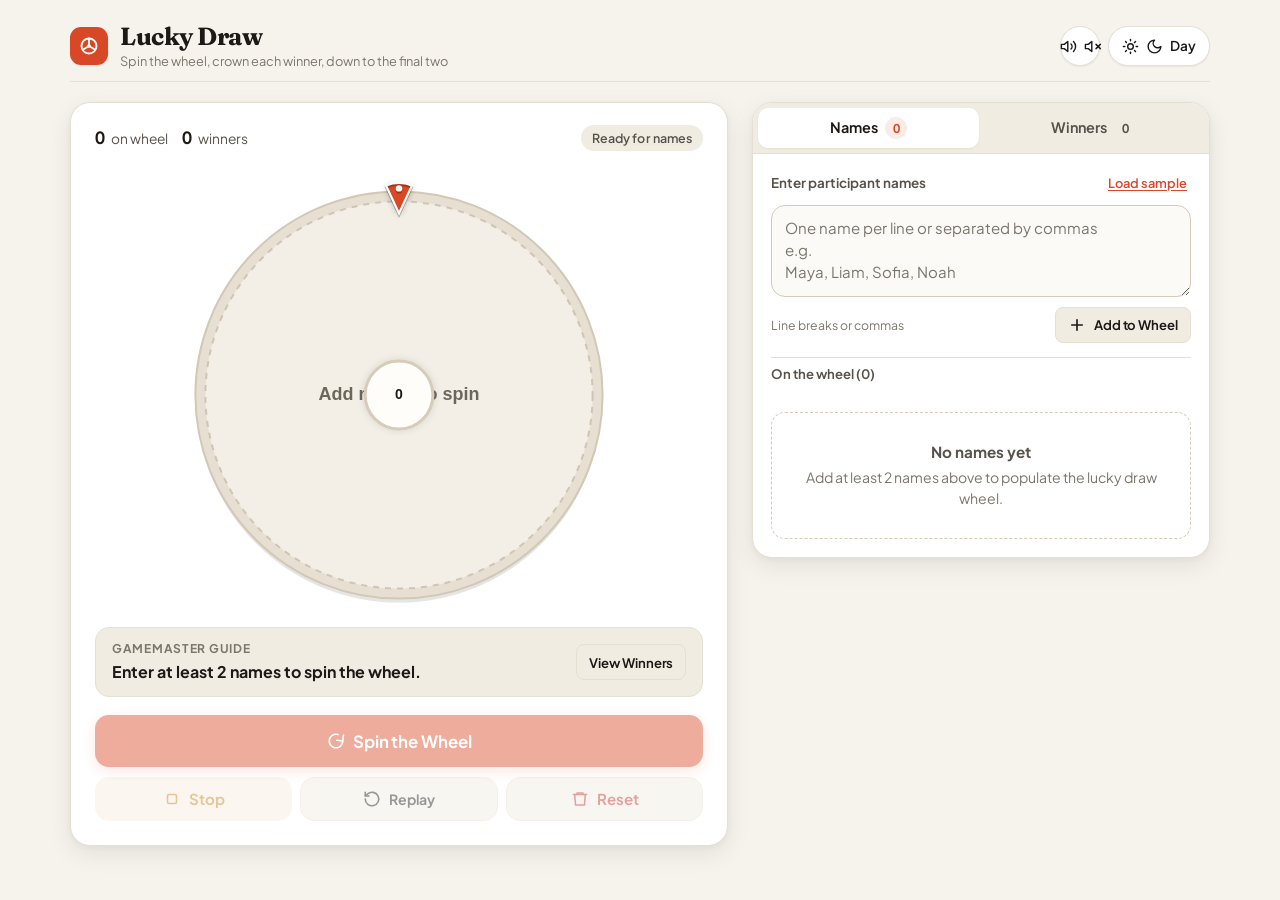
==== index.html @ 5a52341c "Add Lucky Draw spinning wheel game" ====
<!DOCTYPE html>
<html lang="en" data-theme="day">
<head>
  <meta charset="UTF-8" />
  <meta name="viewport" content="width=device-width, initial-scale=1.0, viewport-fit=cover" />
  <title>Lucky Draw — Interactive Spin Wheel</title>
  <meta name="description" content="A responsive Lucky Draw spinning wheel game for laptop and smartphone. Enter participant names, spin to pick and remove winners, and switch between Day and Night modes." />
  <link rel="preconnect" href="https://fonts.googleapis.com" />
  <link rel="preconnect" href="https://fonts.gstatic.com" crossorigin />
  <link href="https://fonts.googleapis.com/css2?family=Fraunces:opsz,wght@9..144,600;9..144,700&family=Plus+Jakarta+Sans:wght@400;500;600;700&display=swap" rel="stylesheet" />
  <link rel="stylesheet" href="styles.css" />
</head>
<body>
  <canvas id="confettiCanvas" aria-hidden="true"></canvas>

  <div class="app-shell">
    <header class="top-bar">
      <div class="brand">
        <div class="brand-mark" aria-hidden="true">
          <svg width="20" height="20" viewBox="0 0 24 24" fill="none" stroke="currentColor" stroke-width="2.2" stroke-linecap="round" stroke-linejoin="round">
            <circle cx="12" cy="12" r="9"></circle>
            <path d="M12 3v9l6.5 3.8"></path>
            <path d="M12 12L5.5 15.8"></path>
            <circle cx="12" cy="12" r="2.2" fill="currentColor" stroke="none"></circle>
          </svg>
        </div>
        <div class="brand-text">
          <h1 class="brand-title">Lucky Draw</h1>
          <p class="brand-subtitle">Spin the wheel, crown each winner, down to the final two</p>
        </div>
      </div>

      <div class="header-actions">
        <button id="soundToggleBtn" type="button" class="icon-toggle icon-toggle--square" aria-label="Toggle sound effects" aria-pressed="true" title="Sound effects on">
          <svg id="soundOnIcon" viewBox="0 0 24 24" fill="none" stroke="currentColor" stroke-width="2" stroke-linecap="round" stroke-linejoin="round" aria-hidden="true">
            <polygon points="11 5 6 9 2 9 2 15 6 15 11 19 11 5"></polygon>
            <path d="M15.54 8.46a5 5 0 0 1 0 7.07"></path>
            <path d="M19.07 4.93a10 10 0 0 1 0 14.14"></path>
          </svg>
          <svg id="soundOffIcon" viewBox="0 0 24 24" fill="none" stroke="currentColor" stroke-width="2" stroke-linecap="round" stroke-linejoin="round" aria-hidden="true" hidden>
            <polygon points="11 5 6 9 2 9 2 15 6 15 11 19 11 5"></polygon>
            <line x1="23" y1="9" x2="17" y2="15"></line>
            <line x1="17" y1="9" x2="23" y2="15"></line>
          </svg>
        </button>

        <button id="themeToggleBtn" type="button" class="icon-toggle" aria-label="Switch between Day and Night mode" aria-pressed="false">
          <svg id="sunIcon" viewBox="0 0 24 24" fill="none" stroke="currentColor" stroke-width="2" stroke-linecap="round" stroke-linejoin="round" aria-hidden="true">
            <circle cx="12" cy="12" r="4"></circle>
            <path d="M12 2v2"></path>
            <path d="M12 20v2"></path>
            <path d="m4.93 4.93 1.41 1.41"></path>
            <path d="m17.66 17.66 1.41 1.41"></path>
            <path d="M2 12h2"></path>
            <path d="M20 12h2"></path>
            <path d="m6.34 17.66-1.41 1.41"></path>
            <path d="m19.07 4.93-1.41 1.41"></path>
          </svg>
          <svg id="moonIcon" viewBox="0 0 24 24" fill="none" stroke="currentColor" stroke-width="2" stroke-linecap="round" stroke-linejoin="round" aria-hidden="true" hidden>
            <path d="M12 3a6 6 0 0 0 9 9 9 9 0 1 1-9-9Z"></path>
          </svg>
          <span id="themeLabel">Day</span>
        </button>
      </div>
    </header>

    <main class="workspace">
      <!-- Wheel Stage -->
      <section class="stage-card" aria-label="Spinning Wheel Stage">
        <div class="stage-meta">
          <div class="stat-strip">
            <span class="stat-item"><strong id="remainingCount">0</strong> on wheel</span>
            <span class="stat-item"><strong id="winnerCount">0</strong> winners</span>
          </div>
          <span id="statusPill" class="status-pill" data-state="setup">Ready for names</span>
        </div>

        <div class="wheel-wrap">
          <canvas id="wheelCanvas" aria-label="Lucky draw spinning wheel" role="img"></canvas>
        </div>

        <div id="spotlight" class="spotlight" role="status" aria-live="polite">
          <div class="spotlight-content">
            <span id="spotlightLabel" class="spotlight-label">Gamemaster Guide</span>
            <span id="spotlightText" class="spotlight-text">Enter at least 2 names to spin the wheel.</span>
          </div>
          <button id="viewWinnersInlineBtn" type="button" class="btn btn-secondary btn-sm spotlight-action" hidden>
            View Winners
          </button>
        </div>

        <div class="controls-group">
          <button id="spinBtn" type="button" class="btn btn-spin" disabled>
            <svg viewBox="0 0 24 24" fill="none" stroke="currentColor" stroke-width="2.2" stroke-linecap="round" stroke-linejoin="round" aria-hidden="true">
              <path d="M21 12a9 9 0 1 1-6.219-8.56"></path>
              <polyline points="22 4 21 12 13 11"></polyline>
            </svg>
            <span id="spinBtnLabel">Spin the Wheel</span>
          </button>

          <div class="secondary-controls">
            <button id="stopBtn" type="button" class="btn btn-stop" disabled>
              <svg viewBox="0 0 24 24" fill="none" stroke="currentColor" stroke-width="2.1" stroke-linecap="round" stroke-linejoin="round" aria-hidden="true">
                <rect x="6" y="6" width="12" height="12" rx="2"></rect>
              </svg>
              <span>Stop</span>
            </button>

            <button id="replayBtn" type="button" class="btn btn-secondary" disabled>
              <svg viewBox="0 0 24 24" fill="none" stroke="currentColor" stroke-width="2.1" stroke-linecap="round" stroke-linejoin="round" aria-hidden="true">
                <path d="M3 12a9 9 0 1 0 3-6.7L3 8"></path>
                <path d="M3 3v5h5"></path>
              </svg>
              <span>Replay</span>
            </button>

            <button id="resetBtn" type="button" class="btn btn-danger-ghost" disabled>
              <svg viewBox="0 0 24 24" fill="none" stroke="currentColor" stroke-width="2.1" stroke-linecap="round" stroke-linejoin="round" aria-hidden="true">
                <path d="M3 6h18"></path>
                <path d="M8 6V4h8v2"></path>
                <path d="M19 6l-1 14H6L5 6"></path>
              </svg>
              <span>Reset</span>
            </button>
          </div>
        </div>
      </section>

      <!-- Gamemaster Roster & Winners Panel -->
      <aside class="side-panel" aria-label="Participants and Winners">
        <div class="panel-tabs" role="tablist">
          <button id="tabParticipants" type="button" role="tab" aria-selected="true" aria-controls="panelParticipants" class="tab-btn is-active">
            <span>Names</span>
            <span id="tabParticipantsCount" class="count-badge">0</span>
          </button>
          <button id="tabWinners" type="button" role="tab" aria-selected="false" aria-controls="panelWinners" class="tab-btn">
            <span>Winners</span>
            <span id="tabWinnersCount" class="count-badge">0</span>
          </button>
        </div>

        <!-- Participants Tab -->
        <div id="panelParticipants" class="panel-body" role="tabpanel" aria-labelledby="tabParticipants">
          <form id="addNamesForm" class="entry-form">
            <div class="field-label">
              <label for="namesInput">Enter participant names</label>
              <button id="loadSampleBtn" type="button" class="sample-link">Load sample</button>
            </div>
            <textarea
              id="namesInput"
              class="names-input"
              placeholder="One name per line or separated by commas&#10;e.g.&#10;Maya, Liam, Sofia, Noah"
              autocomplete="off"
              spellcheck="false"
            ></textarea>
            <div class="entry-actions">
              <span class="input-hint">Line breaks or commas</span>
              <button id="addNamesBtn" type="submit" class="btn btn-secondary btn-sm">
                <svg viewBox="0 0 24 24" fill="none" stroke="currentColor" stroke-width="2.2" stroke-linecap="round" stroke-linejoin="round" aria-hidden="true">
                  <line x1="12" y1="5" x2="12" y2="19"></line>
                  <line x1="5" y1="12" x2="19" y2="12"></line>
                </svg>
                <span>Add to Wheel</span>
              </button>
            </div>
          </form>

          <div class="roster-header">
            <span id="rosterTitle">On the wheel (0)</span>
            <button id="shuffleBtn" type="button" class="sample-link" hidden>Shuffle</button>
          </div>

          <ul id="rosterList" class="roster-list" aria-label="Remaining participants"></ul>
          <div id="rosterEmpty" class="empty-state">
            <strong>No names yet</strong>
            Add at least 2 names above to populate the lucky draw wheel.
          </div>
        </div>

        <!-- Winners Tab -->
        <div id="panelWinners" class="panel-body" role="tabpanel" aria-labelledby="tabWinners" hidden>
          <div class="winners-toolbar">
            <span id="winnersPanelHeading" class="field-label">Draw order</span>
            <button id="copyWinnersBtn" type="button" class="btn btn-secondary btn-sm" hidden>Copy List</button>
          </div>

          <ol id="winnersList" class="winners-list" aria-label="Winners in draw order"></ol>
          <div id="winnersEmpty" class="empty-state">
            <strong>No winners drawn yet</strong>
            Hit Spin the Wheel to crown your first winner.
          </div>
        </div>
      </aside>
    </main>
  </div>

  <!-- Stopped / Completed Winners Summary Modal -->
  <div id="resultsModal" class="modal-backdrop" role="dialog" aria-modal="true" aria-labelledby="modalTitle" aria-hidden="true">
    <div class="modal-card">
      <div class="modal-header">
        <div>
          <h2 id="modalTitle" class="modal-title">Winners List</h2>
          <p id="modalSubtitle" class="modal-subtitle">Game stopped</p>
        </div>
        <button id="modalCloseBtn" type="button" class="modal-close" aria-label="Close winners dialog">
          <svg width="16" height="16" viewBox="0 0 24 24" fill="none" stroke="currentColor" stroke-width="2.2" stroke-linecap="round" stroke-linejoin="round" aria-hidden="true">
            <line x1="18" y1="6" x2="6" y2="18"></line>
            <line x1="6" y1="6" x2="18" y2="18"></line>
          </svg>
        </button>
      </div>

      <div class="modal-body">
        <div id="finalTwoCallout" class="final-callout" hidden>
          <div class="final-box final-box--before">
            <span class="final-box-label">Before Last Winner</span>
            <span id="beforeLastName" class="final-box-name">—</span>
          </div>
          <div class="final-box final-box--last">
            <span class="final-box-label">Last Winner</span>
            <span id="lastWinnerName" class="final-box-name">—</span>
          </div>
        </div>

        <ol id="modalWinnersList" class="winners-list"></ol>
        <div id="modalEmptyWinners" class="empty-state" hidden>
          <strong>No winners were drawn</strong>
          Replay or add names to start a new lucky draw.
        </div>
      </div>

      <div class="modal-footer">
        <button id="modalCopyBtn" type="button" class="btn btn-secondary" hidden>Copy Winners</button>
        <button id="modalResumeBtn" type="button" class="btn btn-secondary" hidden>Continue</button>
        <button id="modalReplayBtn" type="button" class="btn btn-spin">Replay</button>
        <button id="modalResetBtn" type="button" class="btn btn-danger-ghost">Reset</button>
      </div>
    </div>
  </div>

  <div id="toast" class="toast" role="status" aria-live="polite"></div>

  <script src="app.js"></script>
</body>
</html>
---- styles.css ----
/* ==========================================================================
   Lucky Draw — Design System & Responsive Styles
   Supports Day & Night themes, laptop & smartphone viewports
   ========================================================================== */

:root,
[data-theme="day"] {
  --bg-page: #f6f3ec;
  --bg-surface: #ffffff;
  --bg-surface-subtle: #f1ece2;
  --bg-surface-hover: #eae3d5;
  --bg-input: #fcfaf6;
  --bg-overlay: rgba(24, 21, 18, 0.56);

  --text-primary: #1c1917;
  --text-secondary: #57524b;
  --text-muted: #7c766d;
  --text-inverse: #fffdf9;

  --border-subtle: #e5dfd3;
  --border-strong: #d4cbb9;

  --accent-primary: #d94826;
  --accent-primary-hover: #bf3b1c;
  --accent-primary-active: #a33015;
  --accent-primary-soft: rgba(217, 72, 38, 0.11);

  --accent-gold: #c97f14;
  --accent-gold-soft: rgba(201, 127, 20, 0.13);

  --accent-success: #1d7a53;
  --accent-success-soft: rgba(29, 122, 83, 0.12);

  --accent-danger: #c4322b;
  --accent-danger-soft: rgba(196, 50, 43, 0.11);

  --shadow-sm: 0 1px 2px rgba(28, 25, 23, 0.06);
  --shadow-md: 0 8px 24px rgba(28, 25, 23, 0.08), 0 2px 6px rgba(28, 25, 23, 0.04);
  --shadow-lg: 0 20px 48px rgba(28, 25, 23, 0.16), 0 4px 12px rgba(28, 25, 23, 0.08);
  --shadow-btn: 0 4px 14px rgba(217, 72, 38, 0.28);

  --radius-sm: 8px;
  --radius-md: 14px;
  --radius-lg: 20px;
  --radius-pill: 999px;

  --font-display: 'Fraunces', Georgia, 'Times New Roman', serif;
  --font-sans: 'Plus Jakarta Sans', -apple-system, BlinkMacSystemFont, 'Segoe UI', Roboto, sans-serif;

  color-scheme: light;
}

[data-theme="night"] {
  --bg-page: #111316;
  --bg-surface: #191c21;
  --bg-surface-subtle: #21252c;
  --bg-surface-hover: #292e37;
  --bg-input: #14171b;
  --bg-overlay: rgba(5, 6, 8, 0.74);

  --text-primary: #f2efe9;
  --text-secondary: #b5b0a6;
  --text-muted: #848078;
  --text-inverse: #141210;

  --border-subtle: #292e36;
  --border-strong: #39404b;

  --accent-primary: #f06441;
  --accent-primary-hover: #ff7755;
  --accent-primary-active: #d95231;
  --accent-primary-soft: rgba(240, 100, 65, 0.16);

  --accent-gold: #eab34b;
  --accent-gold-soft: rgba(234, 179, 75, 0.15);

  --accent-success: #34b37e;
  --accent-success-soft: rgba(52, 179, 126, 0.16);

  --accent-danger: #e55952;
  --accent-danger-soft: rgba(229, 89, 82, 0.15);

  --shadow-sm: 0 1px 3px rgba(0, 0, 0, 0.32);
  --shadow-md: 0 10px 28px rgba(0, 0, 0, 0.38), 0 2px 8px rgba(0, 0, 0, 0.24);
  --shadow-lg: 0 24px 56px rgba(0, 0, 0, 0.56), 0 6px 16px rgba(0, 0, 0, 0.35);
  --shadow-btn: 0 6px 18px rgba(240, 100, 65, 0.3);

  color-scheme: dark;
}

/* Reset & Base */
*,
*::before,
*::after {
  box-sizing: border-box;
}

html {
  -webkit-text-size-adjust: 100%;
}

body {
  margin: 0;
  min-height: 100dvh;
  font-family: var(--font-sans);
  font-size: 15px;
  line-height: 1.5;
  color: var(--text-primary);
  background-color: var(--bg-page);
  transition: background-color 0.25s ease, color 0.25s ease;
  overflow-x: hidden;
}

button,
input,
textarea {
  font: inherit;
  color: inherit;
}

button {
  touch-action: manipulation;
  cursor: pointer;
}

button:disabled {
  cursor: not-allowed;
  opacity: 0.45;
}

/* Confetti Overlay */
#confettiCanvas {
  position: fixed;
  inset: 0;
  width: 100%;
  height: 100%;
  pointer-events: none;
  z-index: 90;
}

/* App Shell */
.app-shell {
  max-width: 1180px;
  margin: 0 auto;
  padding: 16px 20px 36px;
  display: flex;
  flex-direction: column;
  gap: 20px;
}

/* Top Header */
.top-bar {
  display: flex;
  align-items: center;
  justify-content: space-between;
  gap: 12px;
  padding: 6px 0 10px;
  border-bottom: 1px solid var(--border-subtle);
}

.brand {
  display: flex;
  align-items: center;
  gap: 12px;
  min-width: 0;
}

.brand-mark {
  width: 38px;
  height: 38px;
  border-radius: 11px;
  background: var(--accent-primary);
  color: #fffdf9;
  display: grid;
  place-items: center;
  flex-shrink: 0;
  box-shadow: var(--shadow-sm);
}

.brand-text {
  min-width: 0;
}

.brand-title {
  margin: 0;
  font-family: var(--font-display);
  font-size: clamp(1.25rem, 2.2vw, 1.55rem);
  font-weight: 700;
  letter-spacing: -0.02em;
  line-height: 1.15;
}

.brand-subtitle {
  margin: 1px 0 0;
  font-size: 0.8rem;
  color: var(--text-muted);
}

.header-actions {
  display: flex;
  align-items: center;
  gap: 8px;
  flex-shrink: 0;
}

.icon-toggle {
  display: inline-flex;
  align-items: center;
  gap: 7px;
  height: 40px;
  padding: 0 13px;
  border-radius: var(--radius-pill);
  border: 1px solid var(--border-subtle);
  background: var(--bg-surface);
  color: var(--text-primary);
  font-size: 0.85rem;
  font-weight: 600;
  box-shadow: var(--shadow-sm);
  transition: background-color 0.18s ease, border-color 0.18s ease, transform 0.12s ease;
}

.icon-toggle:hover {
  background: var(--bg-surface-subtle);
  border-color: var(--border-strong);
}

.icon-toggle:active {
  transform: scale(0.97);
}

.icon-toggle svg {
  width: 17px;
  height: 17px;
  flex-shrink: 0;
}

.icon-toggle--square {
  padding: 0;
  width: 40px;
  justify-content: center;
}

/* Main Workspace Layout */
.workspace {
  display: grid;
  grid-template-columns: minmax(0, 1.18fr) minmax(320px, 0.82fr);
  gap: 24px;
  align-items: start;
}

/* Stage Card (Wheel & Controls) */
.stage-card {
  background: var(--bg-surface);
  border: 1px solid var(--border-subtle);
  border-radius: var(--radius-lg);
  padding: 22px 24px 24px;
  box-shadow: var(--shadow-md);
  display: flex;
  flex-direction: column;
  align-items: center;
  gap: 18px;
  transition: background-color 0.25s ease, border-color 0.25s ease;
}

.stage-meta {
  width: 100%;
  display: flex;
  align-items: center;
  justify-content: space-between;
  gap: 12px;
  flex-wrap: wrap;
}

.stat-strip {
  display: flex;
  align-items: center;
  gap: 14px;
  flex-wrap: wrap;
}

.stat-item {
  display: inline-flex;
  align-items: baseline;
  gap: 6px;
  font-size: 0.86rem;
  color: var(--text-secondary);
}

.stat-item strong {
  font-size: 1.05rem;
  font-weight: 700;
  color: var(--text-primary);
  font-variant-numeric: tabular-nums;
}

.status-pill {
  display: inline-flex;
  align-items: center;
  gap: 6px;
  padding: 4px 11px;
  border-radius: var(--radius-pill);
  font-size: 0.78rem;
  font-weight: 600;
  letter-spacing: 0.01em;
  background: var(--bg-surface-subtle);
  color: var(--text-secondary);
}

.status-pill[data-state="playing"] {
  background: var(--accent-primary-soft);
  color: var(--accent-primary);
}

.status-pill[data-state="final"] {
  background: var(--accent-gold-soft);
  color: var(--accent-gold);
}

.status-pill[data-state="completed"],
.status-pill[data-state="stopped"] {
  background: var(--accent-success-soft);
  color: var(--accent-success);
}

/* Wheel Stage */
.wheel-wrap {
  position: relative;
  width: min(100%, 440px);
  aspect-ratio: 1 / 1;
  display: grid;
  place-items: center;
  user-select: none;
  -webkit-user-select: none;
}

#wheelCanvas {
  width: 100%;
  height: 100%;
  display: block;
  cursor: pointer;
}

#wheelCanvas.is-disabled {
  cursor: default;
}

/* Winner Spotlight Banner */
.spotlight {
  width: 100%;
  min-height: 62px;
  border-radius: var(--radius-md);
  background: var(--bg-surface-subtle);
  border: 1px solid var(--border-subtle);
  padding: 12px 16px;
  display: flex;
  align-items: center;
  justify-content: space-between;
  gap: 12px;
  transition: background-color 0.25s ease, border-color 0.25s ease;
}

.spotlight.is-winner {
  background: var(--accent-success-soft);
  border-color: rgba(29, 122, 83, 0.28);
  animation: spotlightPop 0.36s cubic-bezier(0.22, 1, 0.36, 1);
}

.spotlight.is-final {
  background: var(--accent-gold-soft);
  border-color: rgba(201, 127, 20, 0.32);
  animation: spotlightPop 0.36s cubic-bezier(0.22, 1, 0.36, 1);
}

@keyframes spotlightPop {
  0% {
    transform: scale(0.97);
    opacity: 0.7;
  }
  100% {
    transform: scale(1);
    opacity: 1;
  }
}

.spotlight-content {
  display: flex;
  flex-direction: column;
  gap: 2px;
  min-width: 0;
}

.spotlight-label {
  font-size: 0.75rem;
  font-weight: 700;
  text-transform: uppercase;
  letter-spacing: 0.06em;
  color: var(--text-muted);
}

.spotlight.is-winner .spotlight-label {
  color: var(--accent-success);
}

.spotlight.is-final .spotlight-label {
  color: var(--accent-gold);
}

.spotlight-text {
  font-size: 1rem;
  font-weight: 700;
  color: var(--text-primary);
  word-break: break-word;
}

.spotlight-action {
  flex-shrink: 0;
}

/* Primary & Game Action Buttons */
.controls-group {
  width: 100%;
  display: flex;
  flex-direction: column;
  gap: 10px;
}

.btn {
  display: inline-flex;
  align-items: center;
  justify-content: center;
  gap: 8px;
  min-height: 44px;
  padding: 0 18px;
  border-radius: var(--radius-md);
  border: 1px solid transparent;
  font-weight: 650;
  font-size: 0.94rem;
  letter-spacing: -0.005em;
  transition: background-color 0.16s ease, border-color 0.16s ease, transform 0.12s ease, box-shadow 0.16s ease;
}

.btn:active:not(:disabled) {
  transform: translateY(1px) scale(0.99);
}

.btn svg {
  width: 18px;
  height: 18px;
  flex-shrink: 0;
}

.btn-spin {
  width: 100%;
  min-height: 52px;
  font-size: 1.05rem;
  font-weight: 700;
  background: var(--accent-primary);
  color: #fffdf9;
  box-shadow: var(--shadow-btn);
}

.btn-spin:hover:not(:disabled) {
  background: var(--accent-primary-hover);
}

.btn-spin:active:not(:disabled) {
  background: var(--accent-primary-active);
}

.secondary-controls {
  display: grid;
  grid-template-columns: repeat(3, 1fr);
  gap: 8px;
}

.btn-secondary {
  background: var(--bg-surface-subtle);
  border-color: var(--border-subtle);
  color: var(--text-primary);
  font-size: 0.88rem;
  padding: 0 12px;
}

.btn-secondary:hover:not(:disabled) {
  background: var(--bg-surface-hover);
  border-color: var(--border-strong);
}

.btn-stop {
  background: var(--accent-gold-soft);
  border-color: transparent;
  color: var(--accent-gold);
}

.btn-stop:hover:not(:disabled) {
  border-color: var(--accent-gold);
}

.btn-danger-ghost {
  background: var(--bg-surface-subtle);
  border-color: var(--border-subtle);
  color: var(--accent-danger);
}

.btn-danger-ghost:hover:not(:disabled) {
  background: var(--accent-danger-soft);
  border-color: transparent;
}

.btn-sm {
  min-height: 36px;
  padding: 0 12px;
  font-size: 0.82rem;
  border-radius: var(--radius-sm);
}

/* Side Panel (Participants & Winners) */
.side-panel {
  background: var(--bg-surface);
  border: 1px solid var(--border-subtle);
  border-radius: var(--radius-lg);
  box-shadow: var(--shadow-md);
  overflow: hidden;
  display: flex;
  flex-direction: column;
  transition: background-color 0.25s ease, border-color 0.25s ease;
}

.panel-tabs {
  display: grid;
  grid-template-columns: 1fr 1fr;
  border-bottom: 1px solid var(--border-subtle);
  background: var(--bg-surface-subtle);
  padding: 5px;
  gap: 5px;
}

.tab-btn {
  display: inline-flex;
  align-items: center;
  justify-content: center;
  gap: 7px;
  min-height: 40px;
  border: none;
  border-radius: 10px;
  background: transparent;
  color: var(--text-secondary);
  font-weight: 650;
  font-size: 0.9rem;
  transition: background-color 0.16s ease, color 0.16s ease, box-shadow 0.16s ease;
}

.tab-btn:hover {
  color: var(--text-primary);
}

.tab-btn.is-active {
  background: var(--bg-surface);
  color: var(--text-primary);
  box-shadow: var(--shadow-sm);
}

.count-badge {
  display: inline-flex;
  align-items: center;
  justify-content: center;
  min-width: 22px;
  height: 22px;
  padding: 0 7px;
  border-radius: var(--radius-pill);
  font-size: 0.76rem;
  font-weight: 700;
  font-variant-numeric: tabular-nums;
  background: var(--bg-surface-subtle);
  color: var(--text-secondary);
}

.tab-btn.is-active .count-badge {
  background: var(--accent-primary-soft);
  color: var(--accent-primary);
}

.panel-body {
  padding: 18px;
  display: flex;
  flex-direction: column;
  gap: 14px;
}

.panel-body[hidden] {
  display: none;
}

/* Name Entry Form */
.entry-form {
  display: flex;
  flex-direction: column;
  gap: 10px;
}

.field-label {
  display: flex;
  align-items: center;
  justify-content: space-between;
  gap: 8px;
  font-size: 0.84rem;
  font-weight: 650;
  color: var(--text-secondary);
}

.sample-link {
  border: none;
  background: none;
  padding: 2px 4px;
  font-size: 0.8rem;
  font-weight: 600;
  color: var(--accent-primary);
  text-decoration: underline;
  text-underline-offset: 2px;
}

.sample-link:hover {
  color: var(--accent-primary-hover);
}

.names-input {
  width: 100%;
  min-height: 92px;
  max-height: 180px;
  resize: vertical;
  padding: 11px 13px;
  border-radius: var(--radius-md);
  border: 1px solid var(--border-strong);
  background: var(--bg-input);
  color: var(--text-primary);
  font-size: 0.94rem;
  line-height: 1.45;
  transition: border-color 0.16s ease, box-shadow 0.16s ease;
}

.names-input::placeholder {
  color: var(--text-muted);
}

.names-input:focus {
  outline: none;
  border-color: var(--accent-primary);
  box-shadow: 0 0 0 3px var(--accent-primary-soft);
}

.entry-actions {
  display: flex;
  align-items: center;
  justify-content: space-between;
  gap: 8px;
}

.input-hint {
  font-size: 0.77rem;
  color: var(--text-muted);
}

/* Participant Chips List */
.roster-header {
  display: flex;
  align-items: center;
  justify-content: space-between;
  gap: 8px;
  padding-top: 6px;
  border-top: 1px solid var(--border-subtle);
  font-size: 0.82rem;
  font-weight: 650;
  color: var(--text-secondary);
}

.roster-list {
  list-style: none;
  margin: 0;
  padding: 0;
  display: flex;
  flex-wrap: wrap;
  gap: 7px;
  max-height: 290px;
  overflow-y: auto;
  align-content: flex-start;
}

.roster-chip {
  display: inline-flex;
  align-items: center;
  gap: 7px;
  max-width: 100%;
  padding: 5px 8px 5px 10px;
  border-radius: var(--radius-pill);
  background: var(--bg-surface-subtle);
  border: 1px solid var(--border-subtle);
  font-size: 0.86rem;
  font-weight: 550;
}

.chip-dot {
  width: 9px;
  height: 9px;
  border-radius: 50%;
  flex-shrink: 0;
}

.chip-name {
  overflow: hidden;
  text-overflow: ellipsis;
  white-space: nowrap;
  max-width: 185px;
}

.chip-remove {
  width: 22px;
  height: 22px;
  border-radius: 50%;
  border: none;
  background: transparent;
  color: var(--text-muted);
  display: grid;
  place-items: center;
  padding: 0;
  font-size: 0.95rem;
  line-height: 1;
  transition: background-color 0.15s ease, color 0.15s ease;
}

.chip-remove:hover:not(:disabled) {
  background: var(--accent-danger-soft);
  color: var(--accent-danger);
}

/* Winners List */
.winners-toolbar {
  display: flex;
  align-items: center;
  justify-content: space-between;
  gap: 8px;
}

.winners-list {
  list-style: none;
  margin: 0;
  padding: 0;
  display: flex;
  flex-direction: column;
  gap: 8px;
  max-height: 410px;
  overflow-y: auto;
}

.winner-row {
  display: flex;
  align-items: center;
  gap: 11px;
  padding: 10px 12px;
  border-radius: var(--radius-md);
  background: var(--bg-surface-subtle);
  border: 1px solid var(--border-subtle);
  animation: slideInRow 0.26s ease;
}

@keyframes slideInRow {
  from {
    opacity: 0;
    transform: translateY(-6px);
  }
  to {
    opacity: 1;
    transform: translateY(0);
  }
}

.winner-rank {
  width: 30px;
  height: 30px;
  border-radius: 9px;
  background: var(--bg-surface);
  border: 1px solid var(--border-subtle);
  display: grid;
  place-items: center;
  font-size: 0.82rem;
  font-weight: 750;
  font-variant-numeric: tabular-nums;
  color: var(--text-secondary);
  flex-shrink: 0;
}

.winner-row[data-rank="1"] .winner-rank {
  background: var(--accent-gold-soft);
  border-color: transparent;
  color: var(--accent-gold);
}

.winner-info {
  min-width: 0;
  flex: 1;
  display: flex;
  align-items: center;
  justify-content: space-between;
  gap: 8px;
}

.winner-name {
  font-weight: 650;
  font-size: 0.94rem;
  color: var(--text-primary);
  overflow: hidden;
  text-overflow: ellipsis;
  white-space: nowrap;
}

.winner-tag {
  flex-shrink: 0;
  padding: 2px 8px;
  border-radius: var(--radius-pill);
  font-size: 0.72rem;
  font-weight: 700;
  letter-spacing: 0.02em;
}

.winner-tag--before-last {
  background: var(--accent-primary-soft);
  color: var(--accent-primary);
}

.winner-tag--last {
  background: var(--accent-gold-soft);
  color: var(--accent-gold);
}

.empty-state {
  text-align: center;
  padding: 28px 14px;
  border-radius: var(--radius-md);
  border: 1px dashed var(--border-strong);
  color: var(--text-muted);
  font-size: 0.88rem;
}

.empty-state strong {
  display: block;
  margin-bottom: 4px;
  color: var(--text-secondary);
  font-size: 0.95rem;
}

/* Results Modal (Shown on Stop Game or Game Complete) */
.modal-backdrop {
  position: fixed;
  inset: 0;
  z-index: 80;
  background: var(--bg-overlay);
  backdrop-filter: blur(4px);
  -webkit-backdrop-filter: blur(4px);
  display: grid;
  place-items: center;
  padding: 16px;
  opacity: 0;
  pointer-events: none;
  transition: opacity 0.2s ease;
}

.modal-backdrop.is-open {
  opacity: 1;
  pointer-events: auto;
}

.modal-card {
  width: min(100%, 490px);
  max-height: min(88dvh, 660px);
  background: var(--bg-surface);
  border: 1px solid var(--border-subtle);
  border-radius: var(--radius-lg);
  box-shadow: var(--shadow-lg);
  display: flex;
  flex-direction: column;
  overflow: hidden;
  transform: translateY(10px) scale(0.98);
  transition: transform 0.24s cubic-bezier(0.22, 1, 0.36, 1);
}

.modal-backdrop.is-open .modal-card {
  transform: translateY(0) scale(1);
}

.modal-header {
  padding: 18px 20px 14px;
  border-bottom: 1px solid var(--border-subtle);
  display: flex;
  align-items: flex-start;
  justify-content: space-between;
  gap: 12px;
}

.modal-title {
  margin: 0;
  font-family: var(--font-display);
  font-size: 1.3rem;
  font-weight: 700;
  letter-spacing: -0.02em;
}

.modal-subtitle {
  margin: 3px 0 0;
  font-size: 0.84rem;
  color: var(--text-muted);
}

.modal-close {
  width: 34px;
  height: 34px;
  border-radius: 50%;
  border: 1px solid var(--border-subtle);
  background: var(--bg-surface-subtle);
  color: var(--text-secondary);
  display: grid;
  place-items: center;
  flex-shrink: 0;
}

.modal-close:hover {
  background: var(--bg-surface-hover);
  color: var(--text-primary);
}

.modal-body {
  padding: 16px 20px;
  overflow-y: auto;
  display: flex;
  flex-direction: column;
  gap: 12px;
}

.final-callout {
  display: grid;
  grid-template-columns: 1fr 1fr;
  gap: 10px;
}

.final-box {
  padding: 12px;
  border-radius: var(--radius-md);
  background: var(--bg-surface-subtle);
  border: 1px solid var(--border-subtle);
}

.final-box--before {
  background: var(--accent-primary-soft);
  border-color: transparent;
}

.final-box--last {
  background: var(--accent-gold-soft);
  border-color: transparent;
}

.final-box-label {
  display: block;
  font-size: 0.72rem;
  font-weight: 700;
  text-transform: uppercase;
  letter-spacing: 0.05em;
  color: var(--text-secondary);
  margin-bottom: 3px;
}

.final-box--before .final-box-label {
  color: var(--accent-primary);
}

.final-box--last .final-box-label {
  color: var(--accent-gold);
}

.final-box-name {
  font-weight: 750;
  font-size: 1rem;
  color: var(--text-primary);
  word-break: break-word;
}

.modal-footer {
  padding: 14px 20px 18px;
  border-top: 1px solid var(--border-subtle);
  display: flex;
  flex-wrap: wrap;
  gap: 8px;
  justify-content: flex-end;
}

.modal-footer .btn {
  flex: 1 1 auto;
}

/* Toast Notification */
.toast {
  position: fixed;
  left: 50%;
  bottom: 20px;
  transform: translateX(-50%) translateY(16px);
  z-index: 95;
  padding: 10px 16px;
  border-radius: var(--radius-pill);
  background: var(--text-primary);
  color: var(--text-inverse);
  font-size: 0.86rem;
  font-weight: 600;
  box-shadow: var(--shadow-lg);
  opacity: 0;
  pointer-events: none;
  transition: opacity 0.2s ease, transform 0.2s ease;
  max-width: calc(100vw - 32px);
  text-align: center;
}

.toast.is-visible {
  opacity: 1;
  transform: translateX(-50%) translateY(0);
}

/* Focus Accessibility */
button:focus-visible,
textarea:focus-visible {
  outline: 2px solid var(--accent-primary);
  outline-offset: 2px;
}

/* Responsive Breakpoints (Tablet & Smartphone) */
@media (max-width: 900px) {
  .workspace {
    grid-template-columns: 1fr;
    gap: 18px;
  }

  .wheel-wrap {
    width: min(86vw, 390px);
  }
}

@media (max-width: 560px) {
  .app-shell {
    padding: 10px 12px 28px;
    gap: 14px;
  }

  .top-bar {
    padding: 4px 0 10px;
  }

  .brand-subtitle {
    display: none;
  }

  .icon-toggle {
    height: 38px;
    padding: 0 11px;
    font-size: 0.82rem;
  }

  .icon-toggle--square {
    width: 38px;
    padding: 0;
  }

  .stage-card {
    padding: 16px 14px 18px;
    border-radius: 16px;
    gap: 14px;
  }

  .wheel-wrap {
    width: min(88vw, 340px);
  }

  .secondary-controls {
    gap: 6px;
  }

  .secondary-controls .btn {
    padding: 0 8px;
    font-size: 0.82rem;
    gap: 5px;
  }

  .secondary-controls .btn svg {
    width: 15px;
    height: 15px;
  }

  .panel-body {
    padding: 14px;
  }

  .final-callout {
    grid-template-columns: 1fr;
  }

  .spotlight {
    flex-direction: column;
    align-items: flex-start;
  }
}
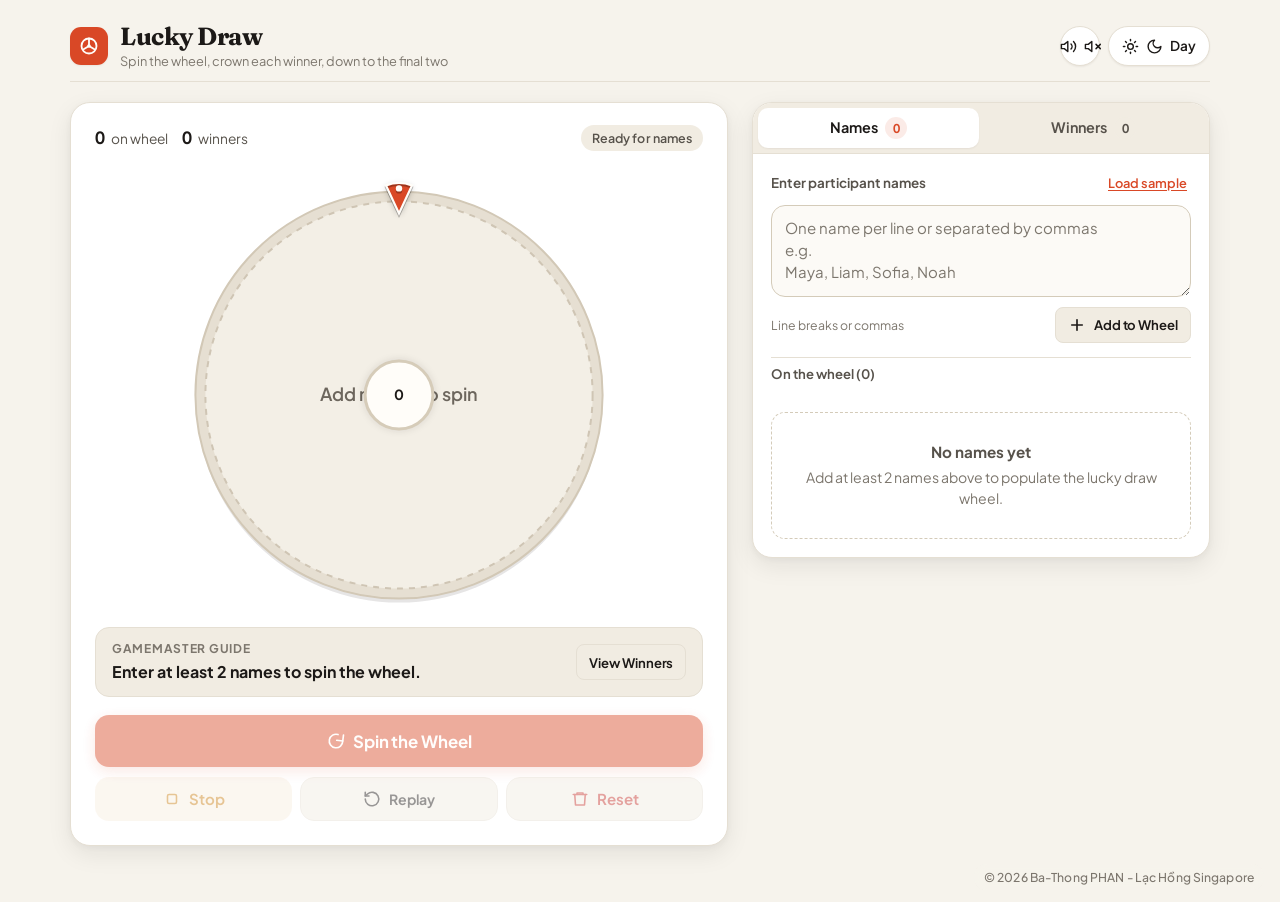
==== commit a299f0c5: "Add bottom-right copyright footer" ====
--- a/index.html
+++ b/index.html
@@ -240,6 +240,10 @@
 
   <div id="toast" class="toast" role="status" aria-live="polite"></div>
 
+  <footer class="site-footer" aria-label="Copyright">
+    © 2026 Ba-Thong PHAN - Lạc Hồng Singapore
+  </footer>
+
   <script src="app.js"></script>
 </body>
 </html>
--- a/styles.css
+++ b/styles.css
@@ -142,7 +142,7 @@
 .app-shell {
   max-width: 1180px;
   margin: 0 auto;
-  padding: 16px 20px 36px;
+  padding: 16px 20px 56px;
   display: flex;
   flex-direction: column;
   gap: 20px;
@@ -999,7 +999,7 @@
 .toast {
   position: fixed;
   left: 50%;
-  bottom: 20px;
+  bottom: 44px;
   transform: translateX(-50%) translateY(16px);
   z-index: 95;
   padding: 10px 16px;
@@ -1021,6 +1021,27 @@
   transform: translateX(-50%) translateY(0);
 }
 
+/* Bottom-right Copyright Footer */
+.site-footer {
+  position: fixed;
+  right: max(16px, env(safe-area-inset-right));
+  bottom: max(10px, env(safe-area-inset-bottom));
+  z-index: 40;
+  padding: 4px 10px;
+  border-radius: var(--radius-pill);
+  background: color-mix(in srgb, var(--bg-page) 84%, transparent);
+  backdrop-filter: blur(6px);
+  -webkit-backdrop-filter: blur(6px);
+  font-size: 0.76rem;
+  font-weight: 500;
+  color: var(--text-muted);
+  letter-spacing: 0.01em;
+  pointer-events: none;
+  max-width: calc(100vw - 24px);
+  text-align: right;
+  transition: color 0.25s ease, background-color 0.25s ease;
+}
+
 /* Focus Accessibility */
 button:focus-visible,
 textarea:focus-visible {
@@ -1042,8 +1063,15 @@
 
 @media (max-width: 560px) {
   .app-shell {
-    padding: 10px 12px 28px;
+    padding: 10px 12px 50px;
     gap: 14px;
+  }
+
+  .site-footer {
+    right: max(10px, env(safe-area-inset-right));
+    bottom: max(8px, env(safe-area-inset-bottom));
+    font-size: 0.7rem;
+    padding: 3px 8px;
   }
 
   .top-bar {
